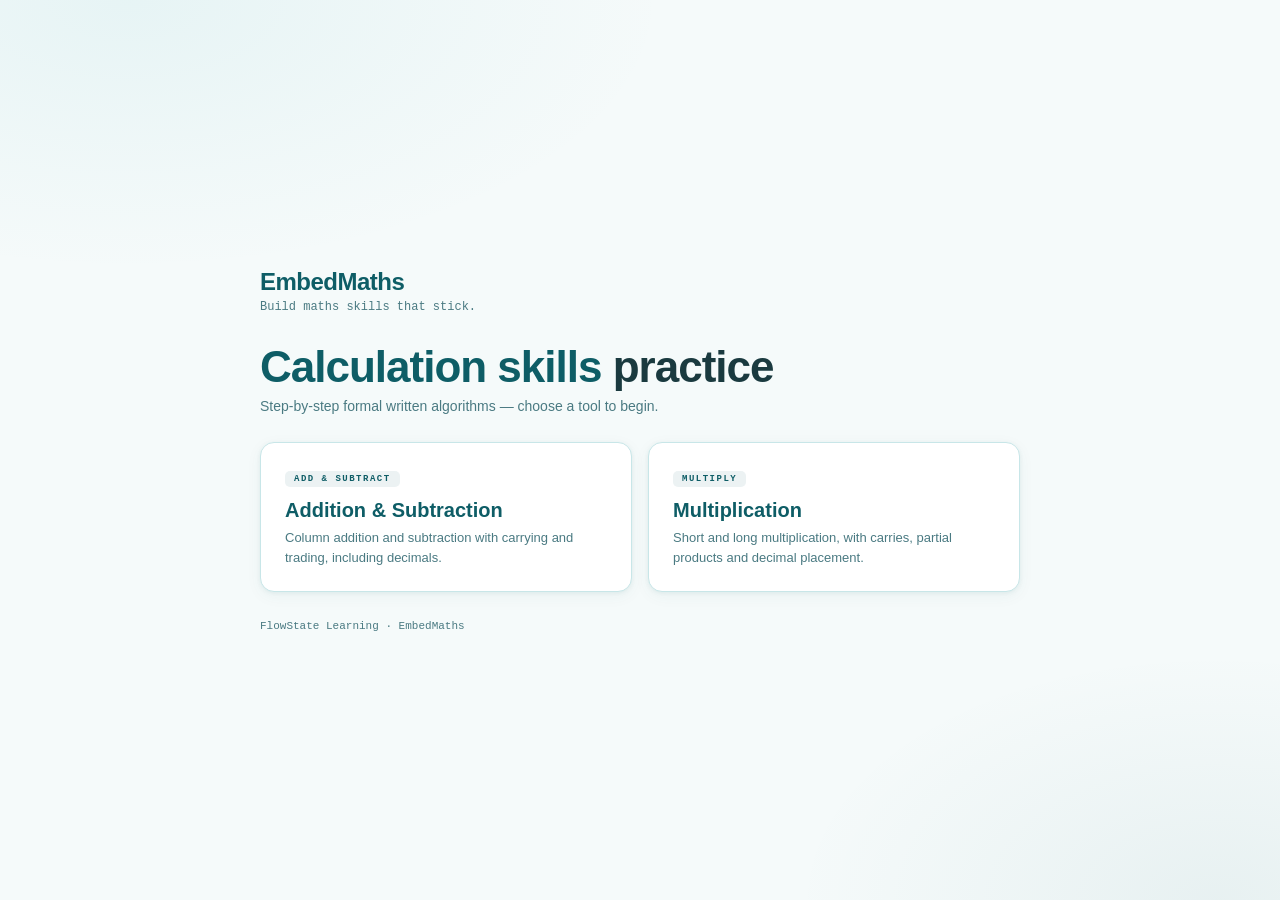
==== index.html @ dc9889ac "EmbedMaths calculation skills: addition/subtraction + multiplication tools" ====
<!DOCTYPE html>
<html lang="en">
<head>
<meta charset="UTF-8">
<meta name="viewport" content="width=device-width, initial-scale=1.0">
<title>EmbedMaths — FlowState Learning</title>
<style>
:root{
  --bg:#f5fafa; --surface:#ffffff; --surface2:#eaf4f5; --border:#c8e6e8;
  --accent:#0e5d66; --text:#1a3a3f; --text-muted:#4a7a82;
  --teal-light:#3eaeb8; --teal-dark:#0e5d66; --radius:14px;
  --mono:'Courier New',monospace; --sans:-apple-system,'Segoe UI',sans-serif;
  --shadow:0 1px 4px rgba(14,93,102,.07),0 4px 16px rgba(14,93,102,.05);
}
*{box-sizing:border-box;margin:0;padding:0;}
body{background:var(--bg);color:var(--text);font-family:var(--sans);min-height:100vh;
  background-image:radial-gradient(ellipse 70% 50% at 10% 0%,rgba(62,174,184,.08) 0%,transparent 60%),
    radial-gradient(ellipse 60% 50% at 95% 100%,rgba(14,93,102,.06) 0%,transparent 55%);
  display:flex;flex-direction:column;align-items:center;justify-content:center;padding:32px 20px;}
.wrap{width:100%;max-width:760px;}
.brand{display:flex;align-items:baseline;gap:10px;margin-bottom:4px;}
.brand-name{font-size:24px;font-weight:800;letter-spacing:-.5px;color:var(--teal-dark);}
.tagline{font-size:12px;color:var(--text-muted);font-family:var(--mono);margin-bottom:28px;}
h1{font-size:clamp(28px,5vw,44px);font-weight:800;letter-spacing:-1px;margin-bottom:6px;}
h1 em{font-style:normal;color:var(--teal-dark);}
.subtitle{font-size:14px;color:var(--text-muted);margin-bottom:28px;}
.grid{display:grid;grid-template-columns:1fr 1fr;gap:16px;}
@media(max-width:560px){.grid{grid-template-columns:1fr;}}
.card{display:block;text-decoration:none;background:var(--surface);border:1px solid var(--border);
  border-radius:var(--radius);padding:24px;box-shadow:var(--shadow);transition:all .2s ease;}
.card:hover{border-color:var(--accent);background:rgba(14,93,102,.04);transform:translateY(-2px);}
.card .tag{display:inline-block;font-size:9px;font-weight:700;letter-spacing:1.5px;text-transform:uppercase;
  background:rgba(14,93,102,.08);color:var(--accent);border-radius:5px;padding:3px 9px;font-family:var(--mono);margin-bottom:12px;}
.card .title{font-size:20px;font-weight:800;color:var(--accent);margin-bottom:6px;}
.card .desc{font-size:13px;color:var(--text-muted);line-height:1.5;}
.foot{margin-top:28px;font-size:11px;color:var(--text-muted);font-family:var(--mono);}
</style>
</head>
<body>
<div class="wrap">
  <div class="brand"><span class="brand-name">EmbedMaths</span></div>
  <div class="tagline">Build maths skills that stick.</div>
  <h1><em>Calculation skills</em> practice</h1>
  <p class="subtitle">Step-by-step formal written algorithms — choose a tool to begin.</p>
  <div class="grid">
    <a class="card" href="embedmaths-addition-subtraction.html">
      <span class="tag">Add &amp; Subtract</span>
      <div class="title">Addition &amp; Subtraction</div>
      <div class="desc">Column addition and subtraction with carrying and trading, including decimals.</div>
    </a>
    <a class="card" href="embedmaths-multiplication.html">
      <span class="tag">Multiply</span>
      <div class="title">Multiplication</div>
      <div class="desc">Short and long multiplication, with carries, partial products and decimal placement.</div>
    </a>
  </div>
  <div class="foot">FlowState Learning · EmbedMaths</div>
</div>
</body>
</html>
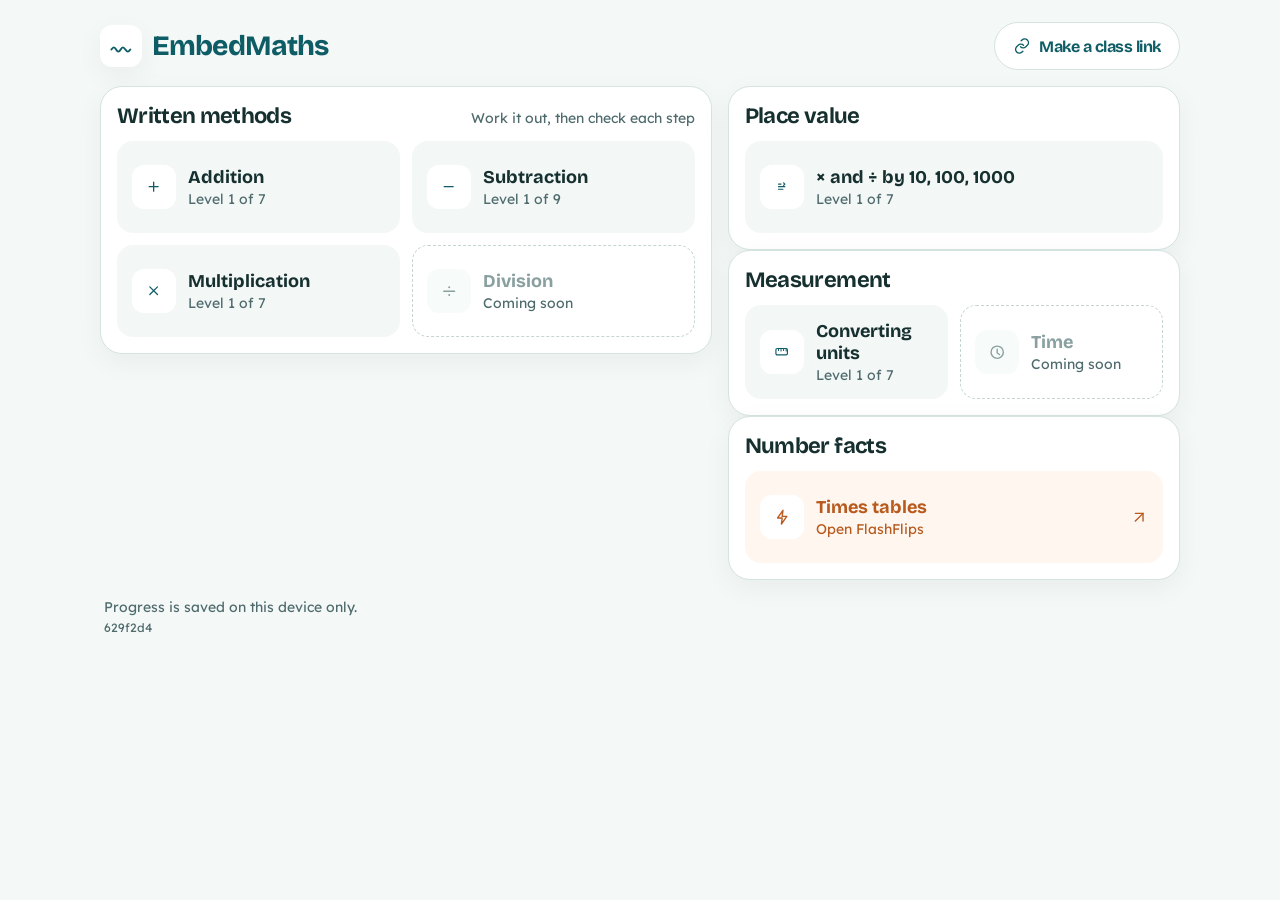
==== commit 9529acd0: "Step 6: go live — root and old pages forward to hub Co-authored-by: Cursor <cursoragent@cursor.com>" ====
--- a/index.html
+++ b/index.html
@@ -2,59 +2,22 @@
 <html lang="en">
 <head>
 <meta charset="UTF-8">
-<meta name="viewport" content="width=device-width, initial-scale=1.0">
-<title>EmbedMaths — FlowState Learning</title>
+<meta name="viewport" content="width=device-width, initial-scale=1">
+<title>EmbedMaths</title>
+<meta http-equiv="refresh" content="0; url=hub/">
+<link rel="icon" type="image/png" href="icons/icon-embedmaths-512.png">
 <style>
-:root{
-  --bg:#f5fafa; --surface:#ffffff; --surface2:#eaf4f5; --border:#c8e6e8;
-  --accent:#0e5d66; --text:#1a3a3f; --text-muted:#4a7a82;
-  --teal-light:#3eaeb8; --teal-dark:#0e5d66; --radius:14px;
-  --mono:'Courier New',monospace; --sans:-apple-system,'Segoe UI',sans-serif;
-  --shadow:0 1px 4px rgba(14,93,102,.07),0 4px 16px rgba(14,93,102,.05);
-}
-*{box-sizing:border-box;margin:0;padding:0;}
-body{background:var(--bg);color:var(--text);font-family:var(--sans);min-height:100vh;
-  background-image:radial-gradient(ellipse 70% 50% at 10% 0%,rgba(62,174,184,.08) 0%,transparent 60%),
-    radial-gradient(ellipse 60% 50% at 95% 100%,rgba(14,93,102,.06) 0%,transparent 55%);
-  display:flex;flex-direction:column;align-items:center;justify-content:center;padding:32px 20px;}
-.wrap{width:100%;max-width:760px;}
-.brand{display:flex;align-items:baseline;gap:10px;margin-bottom:4px;}
-.brand-name{font-size:24px;font-weight:800;letter-spacing:-.5px;color:var(--teal-dark);}
-.tagline{font-size:12px;color:var(--text-muted);font-family:var(--mono);margin-bottom:28px;}
-h1{font-size:clamp(28px,5vw,44px);font-weight:800;letter-spacing:-1px;margin-bottom:6px;}
-h1 em{font-style:normal;color:var(--teal-dark);}
-.subtitle{font-size:14px;color:var(--text-muted);margin-bottom:28px;}
-.grid{display:grid;grid-template-columns:1fr 1fr;gap:16px;}
-@media(max-width:560px){.grid{grid-template-columns:1fr;}}
-.card{display:block;text-decoration:none;background:var(--surface);border:1px solid var(--border);
-  border-radius:var(--radius);padding:24px;box-shadow:var(--shadow);transition:all .2s ease;}
-.card:hover{border-color:var(--accent);background:rgba(14,93,102,.04);transform:translateY(-2px);}
-.card .tag{display:inline-block;font-size:9px;font-weight:700;letter-spacing:1.5px;text-transform:uppercase;
-  background:rgba(14,93,102,.08);color:var(--accent);border-radius:5px;padding:3px 9px;font-family:var(--mono);margin-bottom:12px;}
-.card .title{font-size:20px;font-weight:800;color:var(--accent);margin-bottom:6px;}
-.card .desc{font-size:13px;color:var(--text-muted);line-height:1.5;}
-.foot{margin-top:28px;font-size:11px;color:var(--text-muted);font-family:var(--mono);}
+  body { margin: 0; min-height: 100vh; display: flex; align-items: center; justify-content: center;
+    background: #F4F8F7; color: #16302F; font-family: "Segoe UI", sans-serif; }
+  a { color: #0E5D66; font-size: 20px; font-weight: 700; }
 </style>
 </head>
 <body>
-<div class="wrap">
-  <div class="brand"><span class="brand-name">EmbedMaths</span></div>
-  <div class="tagline">Build maths skills that stick.</div>
-  <h1><em>Calculation skills</em> practice</h1>
-  <p class="subtitle">Step-by-step formal written algorithms — choose a tool to begin.</p>
-  <div class="grid">
-    <a class="card" href="embedmaths-addition-subtraction.html">
-      <span class="tag">Add &amp; Subtract</span>
-      <div class="title">Addition &amp; Subtraction</div>
-      <div class="desc">Column addition and subtraction with carrying and trading, including decimals.</div>
-    </a>
-    <a class="card" href="embedmaths-multiplication.html">
-      <span class="tag">Multiply</span>
-      <div class="title">Multiplication</div>
-      <div class="desc">Short and long multiplication, with carries, partial products and decimal placement.</div>
-    </a>
-  </div>
-  <div class="foot">FlowState Learning · EmbedMaths</div>
-</div>
+<p><a id="go" href="hub/">Go to EmbedMaths</a></p>
+<script>
+  var dest = 'hub/' + location.search + location.hash;
+  document.getElementById('go').href = dest;
+  location.replace(dest);
+</script>
 </body>
 </html>
